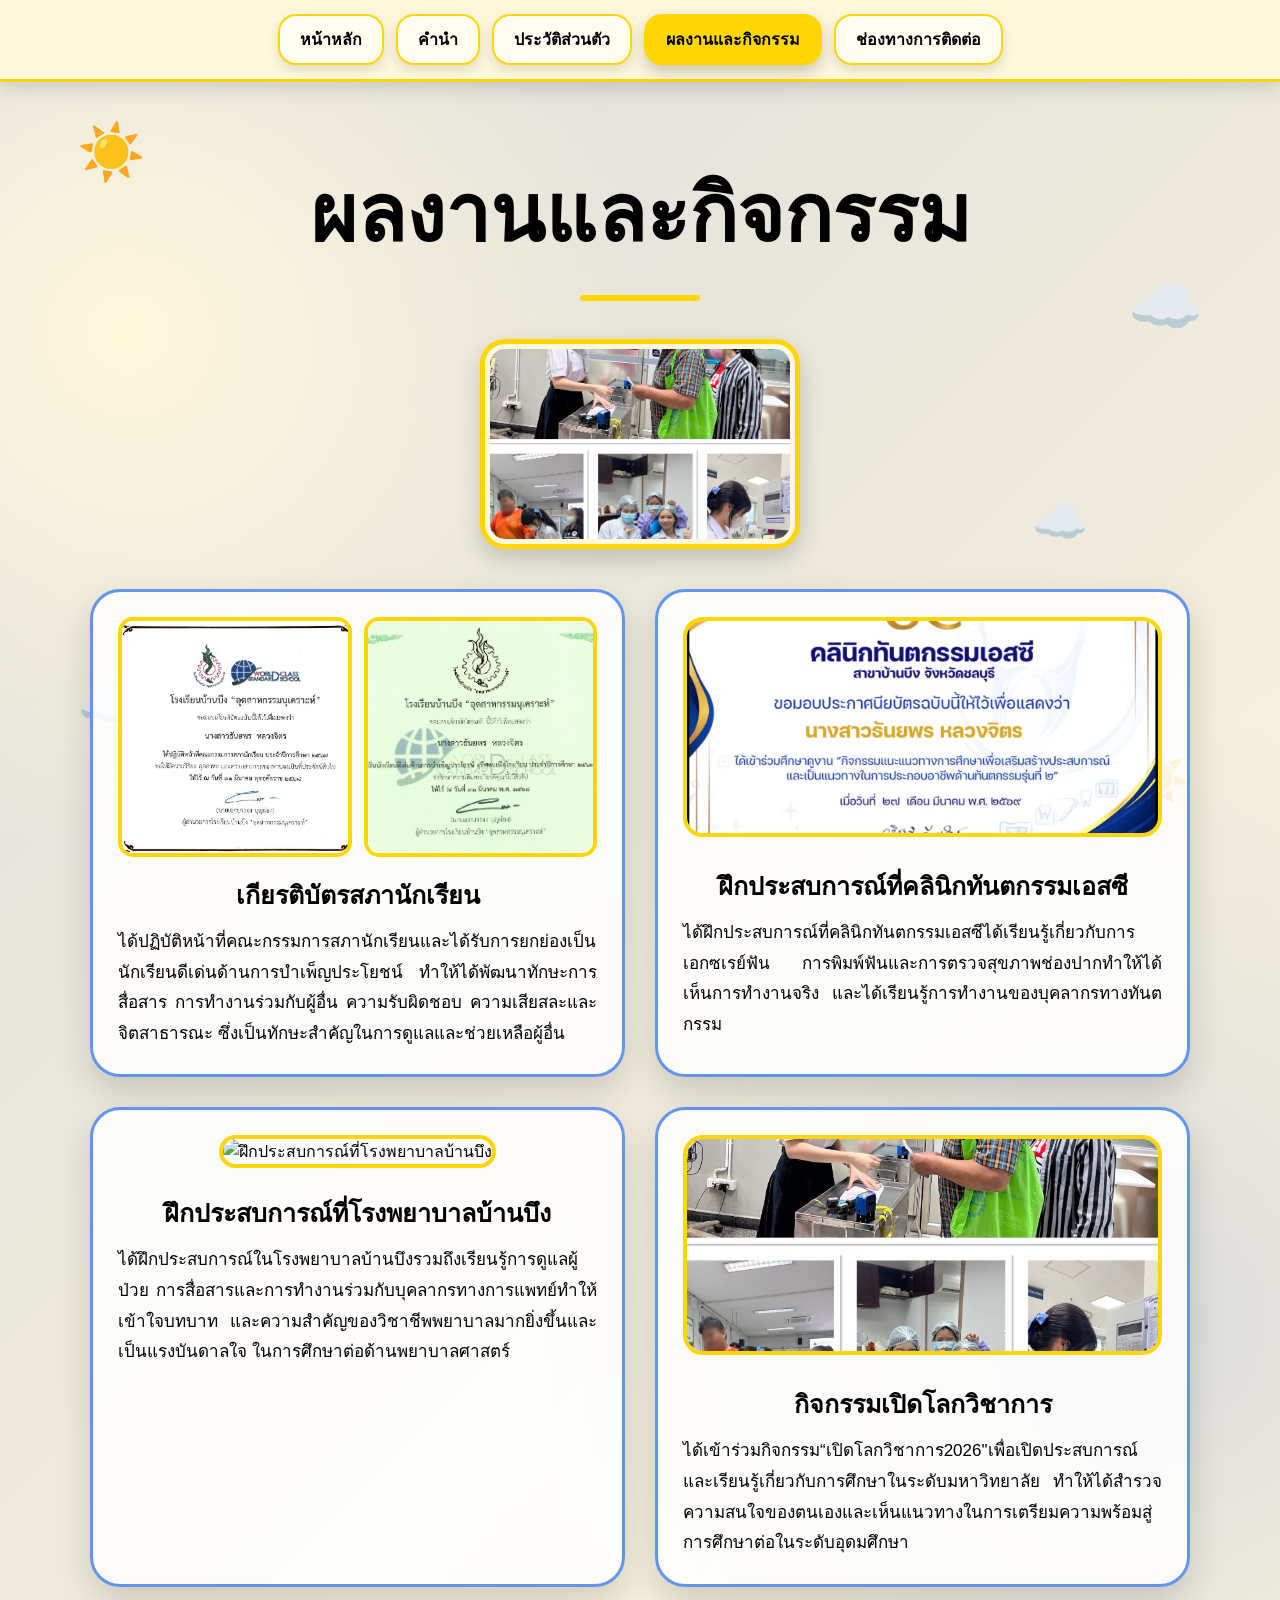
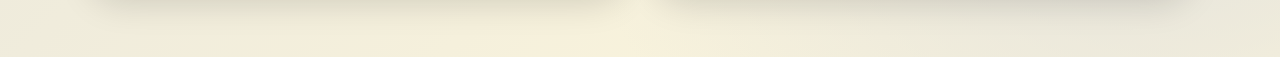
==== activities.html @ c1fa87dc "Update activities.html" ====
<!DOCTYPE html>
<html lang="th">

<head>

<meta charset="UTF-8">

<meta name="viewport"
content="width=device-width, initial-scale=1.0">

<title>ผลงานและกิจกรรม | Portfolio</title>

<style>

*{
    margin:0;
    padding:0;
    box-sizing:border-box;
}

html,body{
    width:100%;
    min-height:100%;
}

body{
    font-family:"Trebuchet MS","Tahoma",sans-serif;
    color:#000000;
    min-height:100vh;
    overflow-x:hidden;

    background:
    radial-gradient(circle at 10% 20%,#FFF8DC,transparent 30%),
    radial-gradient(circle at 90% 80%,#DCDCDC,transparent 35%),
    linear-gradient(135deg,#DCDCDC,#FFF8DC);
}


/* =========================
   MENU
   เหมือนหน้าคำนำ
========================= */

nav{
    position:fixed;
    top:0;
    left:0;
    width:100%;
    z-index:1000;

    padding:14px 20px;

    background:rgba(255,248,220,0.96);

    border-bottom:3px solid #FFD700;

    box-shadow:
    0 5px 20px rgba(0,0,0,0.15);
}

.menu{
    display:flex;

    justify-content:center;

    align-items:center;

    flex-wrap:wrap;

    gap:12px;
}


/* ปุ่ม */

.menu a{

    color:#000000;

    font-family:"Trebuchet MS","Tahoma",sans-serif;

    font-weight:bold;

    font-size:16px;

    padding:11px 20px;

    background:#FFFDF2;

    border:2px solid #FFD700;

    border-radius:18px;

    cursor:pointer;

    box-shadow:
    0 5px 12px rgba(0,0,0,0.12);

    transition:0.3s ease;

    text-decoration:none;

    display:inline-block;
}


/* hover */

.menu a:hover{

    background:#FFD700;

    transform:translateY(-4px);

    box-shadow:
    0 9px 18px rgba(0,0,0,0.20);
}


/* หน้าที่กำลังเปิด */

.menu a.active{

    background:#FFD700;

    color:#000000;

    box-shadow:
    0 7px 16px rgba(0,0,0,0.20);
}


/* =========================
   ของตกแต่ง
========================= */

.sun{

    position:fixed;

    font-size:55px;

    pointer-events:none;

    z-index:1;

    animation:
    float 6s ease-in-out infinite;
}

.sun1{
    top:120px;
    left:6%;
}

.sun2{
    bottom:10%;
    right:7%;
    animation-delay:2s;
}

.cloud{

    position:fixed;

    font-size:60px;

    pointer-events:none;

    z-index:1;

    animation:
    cloud 8s ease-in-out infinite;
}

.cloud1{
    top:30%;
    right:6%;
}

.cloud2{
    bottom:18%;
    left:6%;
    animation-delay:2s;
}

.cloud3{
    top:55%;
    right:15%;
    font-size:45px;
    animation-delay:4s;
}

@keyframes float{

    0%,100%{
        transform:translateY(0);
    }

    50%{
        transform:translateY(-25px);
    }
}

@keyframes cloud{

    0%,100%{
        transform:translateX(0);
    }

    50%{
        transform:
        translateX(30px)
        translateY(-15px);
    }
}


/* =========================
   PAGE
========================= */

.page{

    min-height:100vh;

    padding:
    150px 25px 70px;

    display:flex;

    flex-direction:column;

    align-items:center;

    position:relative;

    z-index:2;
}


/* =========================
   TITLE
========================= */

.page-title{

    font-size:
    clamp(45px,7vw,80px);

    text-align:center;

    margin-bottom:20px;
}

.page-title::after{

    content:"";

    display:block;

    width:120px;

    height:6px;

    background:#FFD700;

    border-radius:20px;

    margin:18px auto;
}


/* =========================
   รูปใต้หัวข้อ
========================= */

.activities-image{

    width:320px;

    height:210px;

    object-fit:cover;

    border:5px solid #FFD700;

    border-radius:25px;

    padding:5px;

    background:#FFF8DC;

    box-shadow:
    0 10px 25px rgba(0,0,0,0.18);

    margin-bottom:40px;

    transition:0.3s ease;
}

.activities-image:hover{

    transform:
    translateY(-5px)
    scale(1.02);

    box-shadow:
    0 15px 30px rgba(0,0,0,0.22);
}


/* =========================
   ACTIVITIES
========================= */

.activities{

    width:min(1100px,95%);

    display:grid;

    grid-template-columns:1fr 1fr;

    gap:30px;
}


/* =========================
   CARD
========================= */

.card{

    background:
    rgba(255,255,255,0.84);

    border:3px solid #6495ED;

    border-radius:30px;

    padding:25px;

    box-shadow:
    0 15px 35px rgba(0,0,0,0.15);

    transition:0.3s;

    text-align:center;
}

.card:hover{

    transform:
    translateY(-7px);

    box-shadow:
    0 20px 40px rgba(0,0,0,0.2);
}


/* =========================
   เกียรติบัตร 2 ใบ
========================= */

.certificate-images{

    display:grid;

    grid-template-columns:1fr 1fr;

    gap:12px;

    margin-bottom:18px;
}

.certificate-images img{

    width:100%;

    height:240px;

    object-fit:cover;

    border-radius:15px;

    border:4px solid #FFD700;

    background:#FFF8DC;
}


/* =========================
   รูปกิจกรรมทั่วไป
========================= */

.card > img{

    width:100%;

    height:220px;

    object-fit:cover;

    border-radius:20px;

    border:4px solid #FFD700;

    margin-bottom:15px;
}


/* =========================
   TEXT
========================= */

.card h2{

    font-size:25px;

    margin:
    10px 0 12px;
}

.card p{

    font-size:17px;

    line-height:1.8;

    text-align:justify;
}


/* =========================
   MOBILE
========================= */

@media(max-width:700px){

    nav{

        padding:
        10px 8px;
    }

    .menu{

        gap:6px;
    }

    .menu a{

        font-size:11px;

        padding:
        8px 11px;

        border-radius:13px;
    }

    .page{

        padding:
        145px 15px 50px;
    }

    .page-title{

        font-size:42px;
    }

    .activities-image{

        width:90%;

        max-width:300px;

        height:auto;

        aspect-ratio:3/2;

        margin-bottom:30px;
    }

    .activities{

        grid-template-columns:1fr;
    }

    .card{

        padding:18px;
    }

    .card p{

        font-size:15px;
    }

    .certificate-images img{

        height:170px;
    }

}

</style>

</head>


<body>


<!-- =========================
     MENU
========================= -->

<nav>

<div class="menu">

<a href="index.html">
หน้าหลัก
</a>

<a href="preface.html">
คำนำ
</a>

<a href="personal.html">
ประวัติส่วนตัว
</a>

<a href="activities.html"
class="active">
ผลงานและกิจกรรม
</a>

<a href="contact.html">
ช่องทางการติดต่อ
</a>

</div>

</nav>


<!-- =========================
     ของตกแต่ง
========================= -->

<div class="sun sun1">
☀️
</div>

<div class="sun sun2">
☀️
</div>

<div class="cloud cloud1">
☁️
</div>

<div class="cloud cloud2">
☁️
</div>

<div class="cloud cloud3">
☁️
</div>


<!-- =========================
     PAGE
========================= -->

<main class="page">


<h1 class="page-title">
ผลงานและกิจกรรม
</h1>


<!-- รูปใต้หัวข้อ -->

<img
src="IMG_1091.jpeg"
alt="รูปผลงานและกิจกรรม"
class="activities-image">


<div class="activities">


<!-- =========================
     กิจกรรมที่ 1
========================= -->

<div class="card">


<div class="certificate-images">

<img
src="IMG_1088.jpeg"
alt="เกียรติบัตรใบที่ 1">

<img
src="IMG_1089.jpeg"
alt="เกียรติบัตรใบที่ 2">

</div>


<h2>
เกียรติบัตรสภานักเรียน
</h2>


<p>

ได้ปฏิบัติหน้าที่คณะกรรมการสภานักเรียนและได้รับการยกย่องเป็นนักเรียนดีเด่นด้านการบำเพ็ญประโยชน์
ทำให้ได้พัฒนาทักษะการสื่อสาร การทำงานร่วมกับผู้อื่น ความรับผิดชอบ ความเสียสละและจิตสาธารณะ
ซึ่งเป็นทักษะสำคัญในการดูแลและช่วยเหลือผู้อื่น

</p>


</div>


<!-- =========================
     กิจกรรมที่ 2
========================= -->

<div class="card">


<img
src="IMG_1030.jpeg"
alt="ฝึกประสบการณ์ที่คลินิกทันตกรรม">


<h2>
ฝึกประสบการณ์ที่คลินิกทันตกรรมเอสซี
</h2>


<p>

ได้ฝึกประสบการณ์ที่คลินิกทันตกรรมเอสซีได้เรียนรู้เกี่ยวกับการเอกซเรย์ฟัน
การพิมพ์ฟันและการตรวจสุขภาพช่องปากทำให้ได้เห็นการทำงานจริง
และได้เรียนรู้การทำงานของบุคลากรทางทันตกรรม

</p>


</div>


<!-- =========================
     กิจกรรมที่ 3
========================= -->

<div class="card">


<img
src="images/activity2.jpg"
alt="ฝึกประสบการณ์ที่โรงพยาบาลบ้านบึง">


<h2>
ฝึกประสบการณ์ที่โรงพยาบาลบ้านบึง
</h2>


<p>

ได้ฝึกประสบการณ์ในโรงพยาบาลบ้านบึงรวมถึงเรียนรู้การดูแลผู้ป่วย 
การสื่อสารและการทำงานร่วมกับบุคลากรทางการแพทย์ทำให้เข้าใจบทบาท
และความสำคัญของวิชาชีพพยาบาลมากยิ่งขึ้นและเป็นแรงบันดาลใจ
ในการศึกษาต่อด้านพยาบาลศาสตร์

</p>


</div>


<!-- =========================
     กิจกรรมที่ 4
========================= -->

<div class="card">


<img
src="IMG_1091.jpeg"
alt="กิจกรรมเปิดโลกวิชาการ">


<h2>
กิจกรรมเปิดโลกวิชาการ
</h2>


<p>

ได้เข้าร่วมกิจกรรม“เปิดโลกวิชาการ2026"เพื่อเปิดประสบการณ์และเรียนรู้เกี่ยวกับการศึกษาในระดับมหาวิทยาลัย
ทำให้ได้สำรวจความสนใจของตนเองและเห็นแนวทางในการเตรียมความพร้อมสู่การศึกษาต่อในระดับอุดมศึกษา

</p>


</div>


</div>


</main>


</body>

</html>
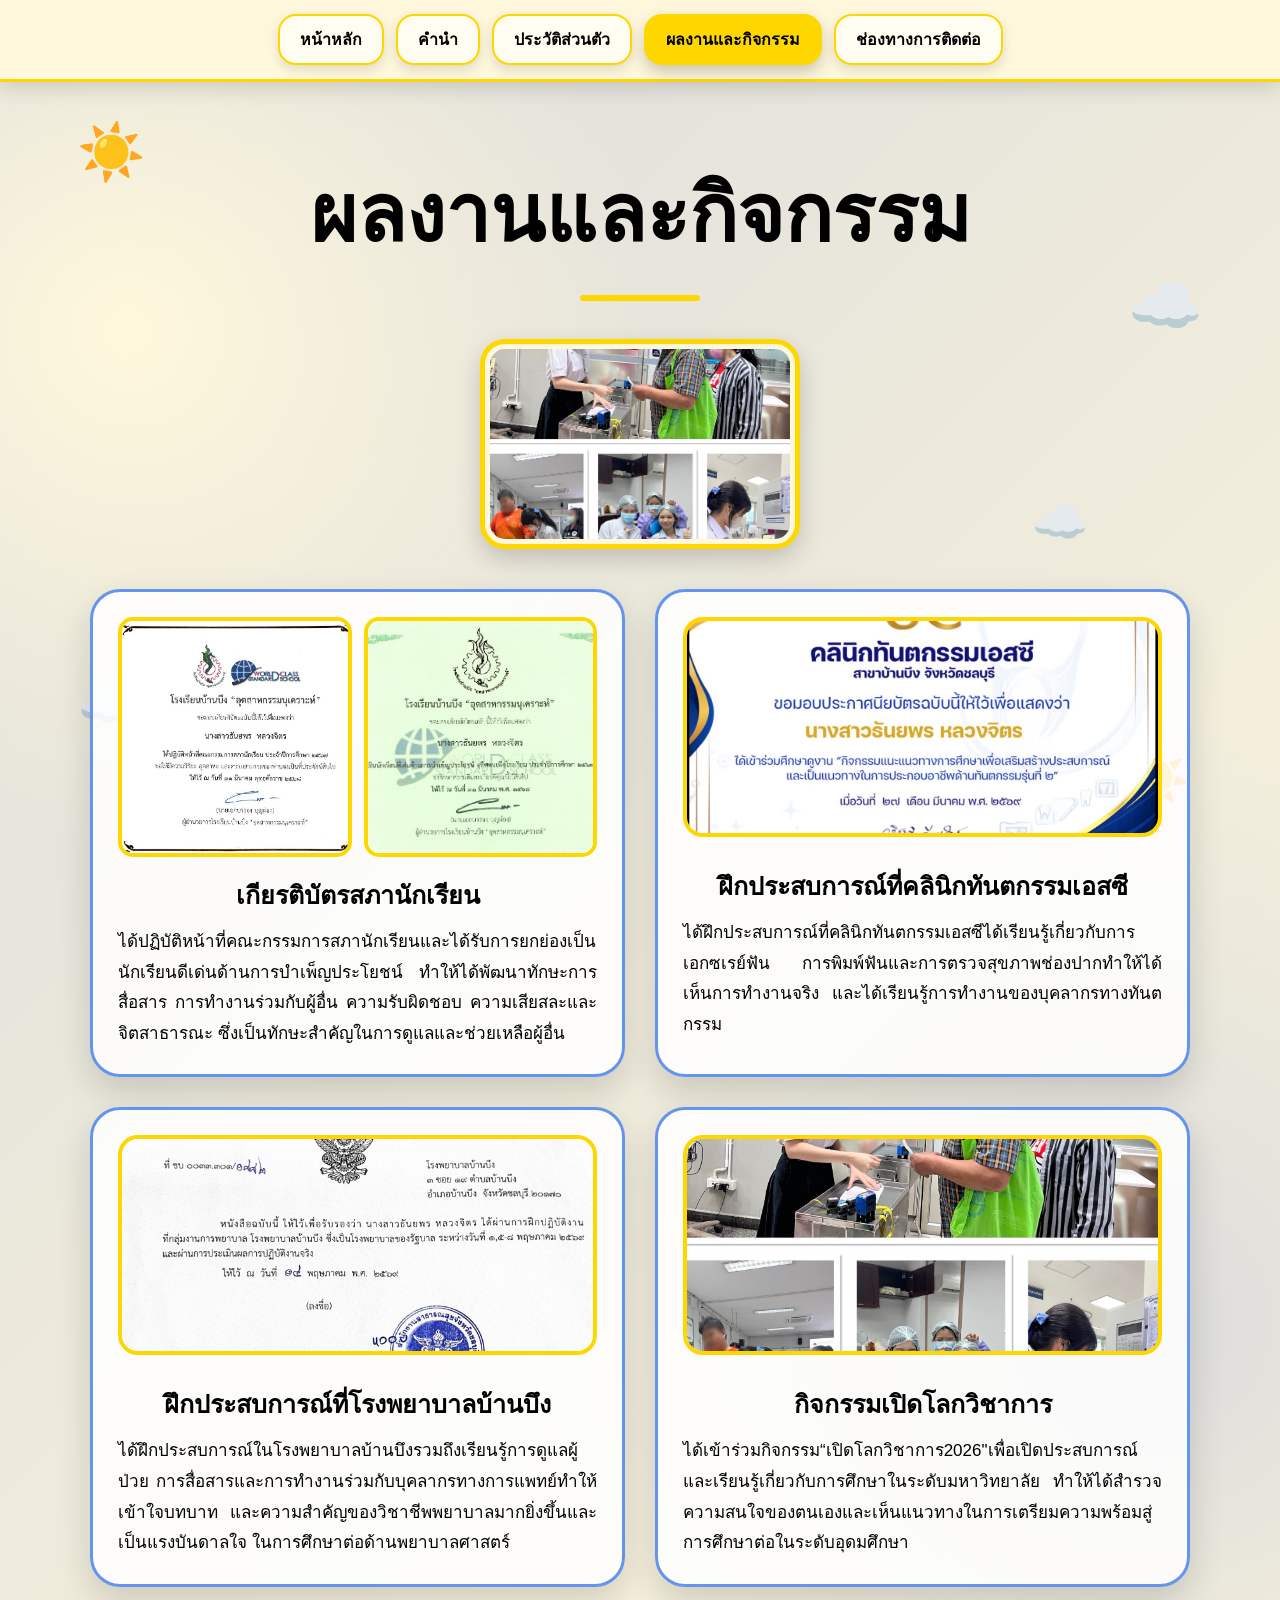
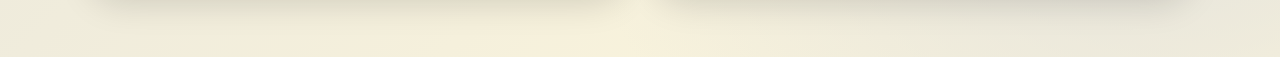
==== commit 43c6dde7: "Update activities.html" ====
--- a/activities.html
+++ b/activities.html
@@ -669,7 +669,7 @@
 
 
 <img
-src="images/activity2.jpg"
+src="IMG_1098.jpeg"
 alt="ฝึกประสบการณ์ที่โรงพยาบาลบ้านบึง">
 
 
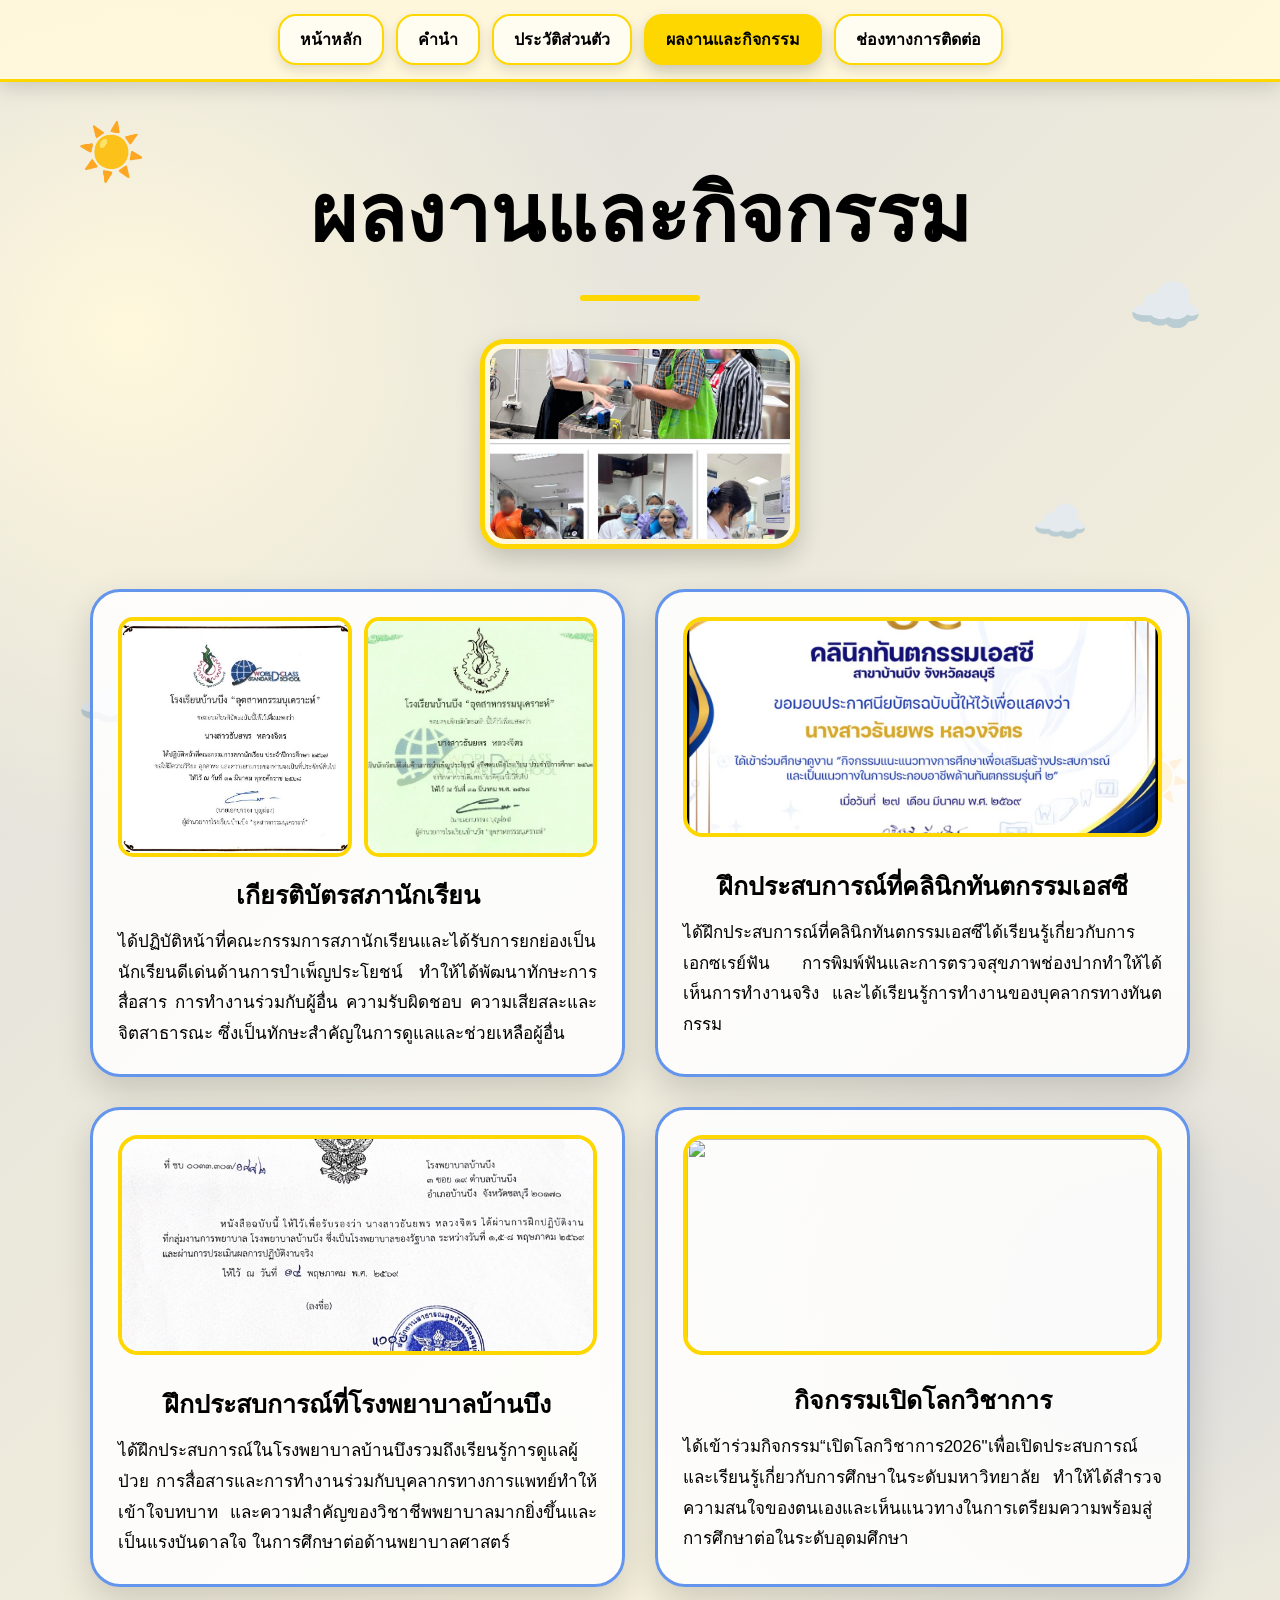
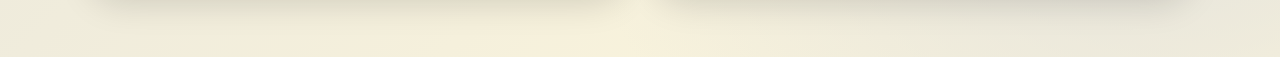
==== commit 77f46a4c: "Update activities.html" ====
--- a/activities.html
+++ b/activities.html
@@ -699,7 +699,7 @@
 
 
 <img
-src="IMG_1091.jpeg"
+src="IMG_0260.jpeg”
 alt="กิจกรรมเปิดโลกวิชาการ">
 
 
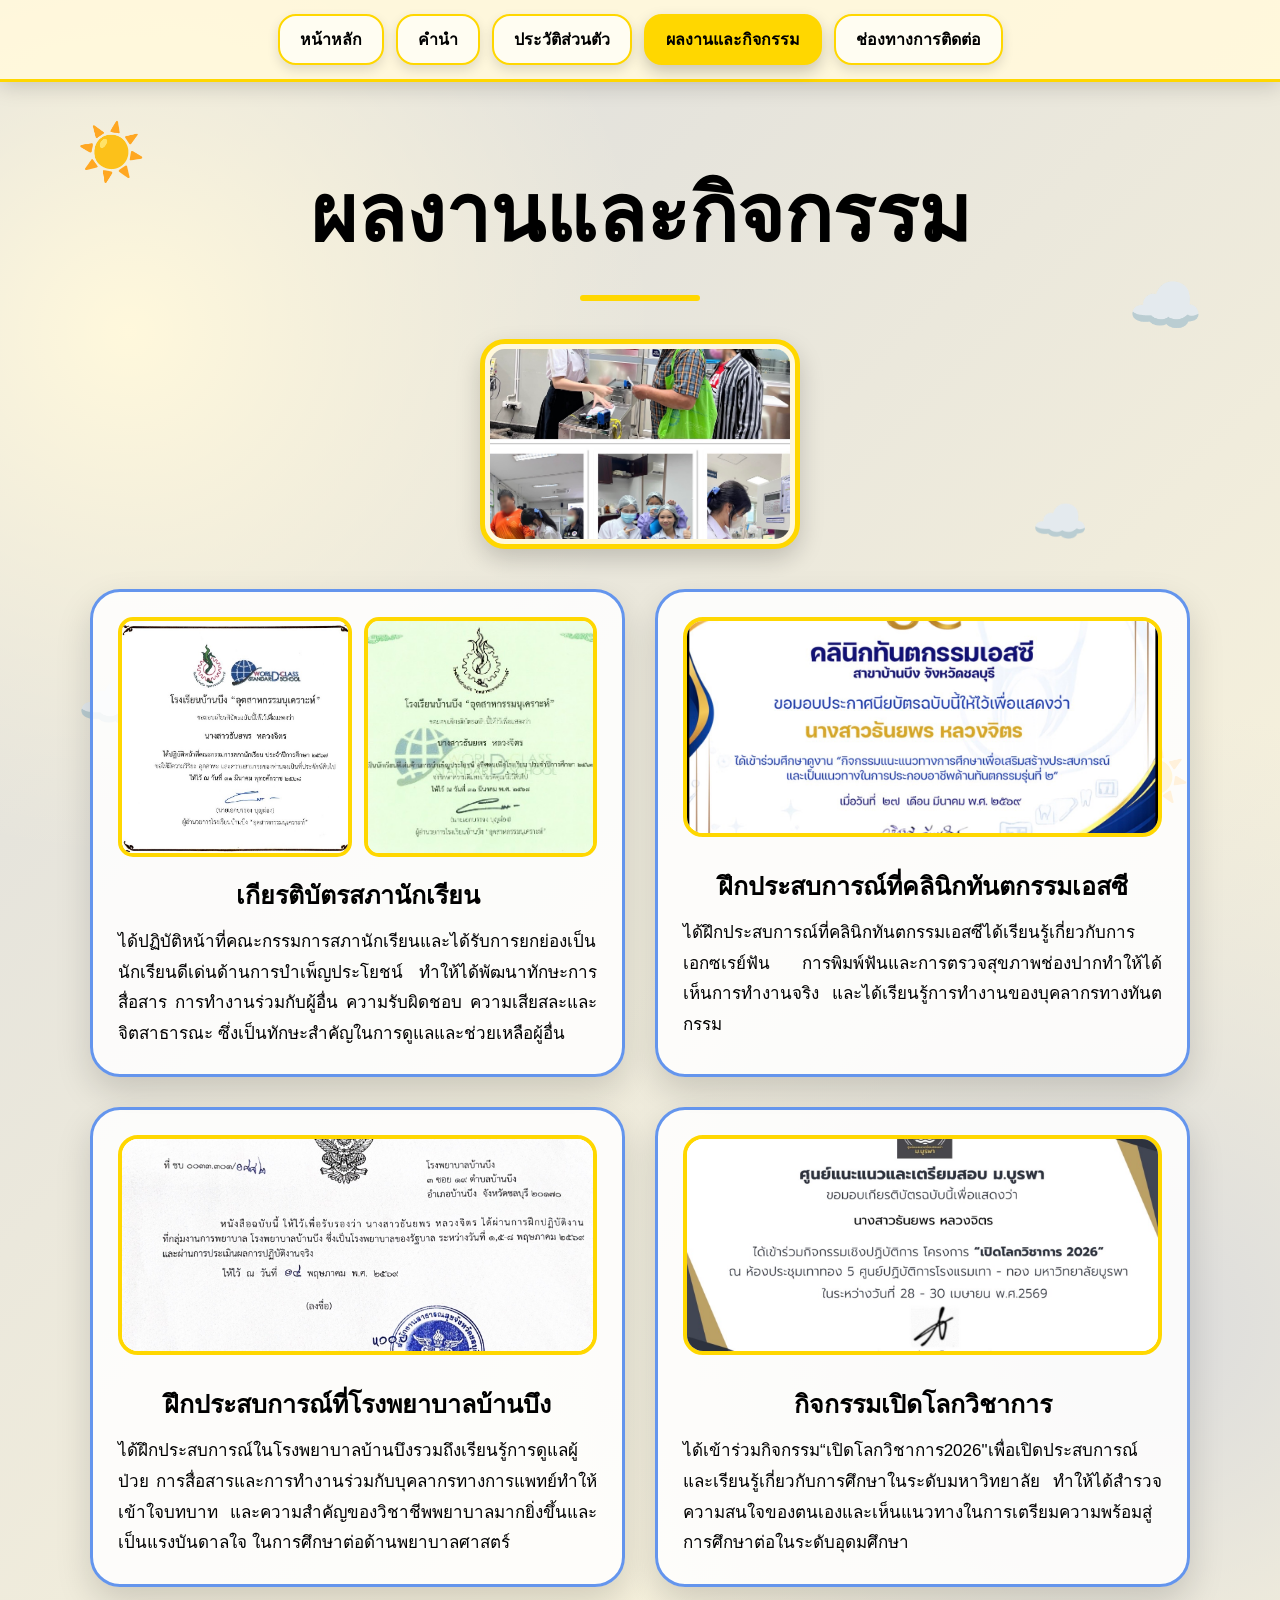
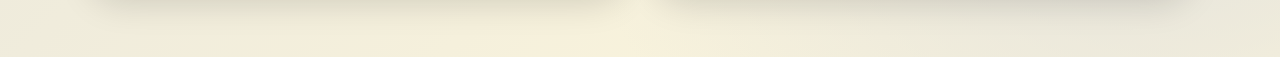
==== commit d3981c7e: "Update activities.html" ====
--- a/activities.html
+++ b/activities.html
@@ -699,7 +699,7 @@
 
 
 <img
-src="IMG_0260.jpeg”
+src="IMG_0260.jpeg"
 alt="กิจกรรมเปิดโลกวิชาการ">
 
 
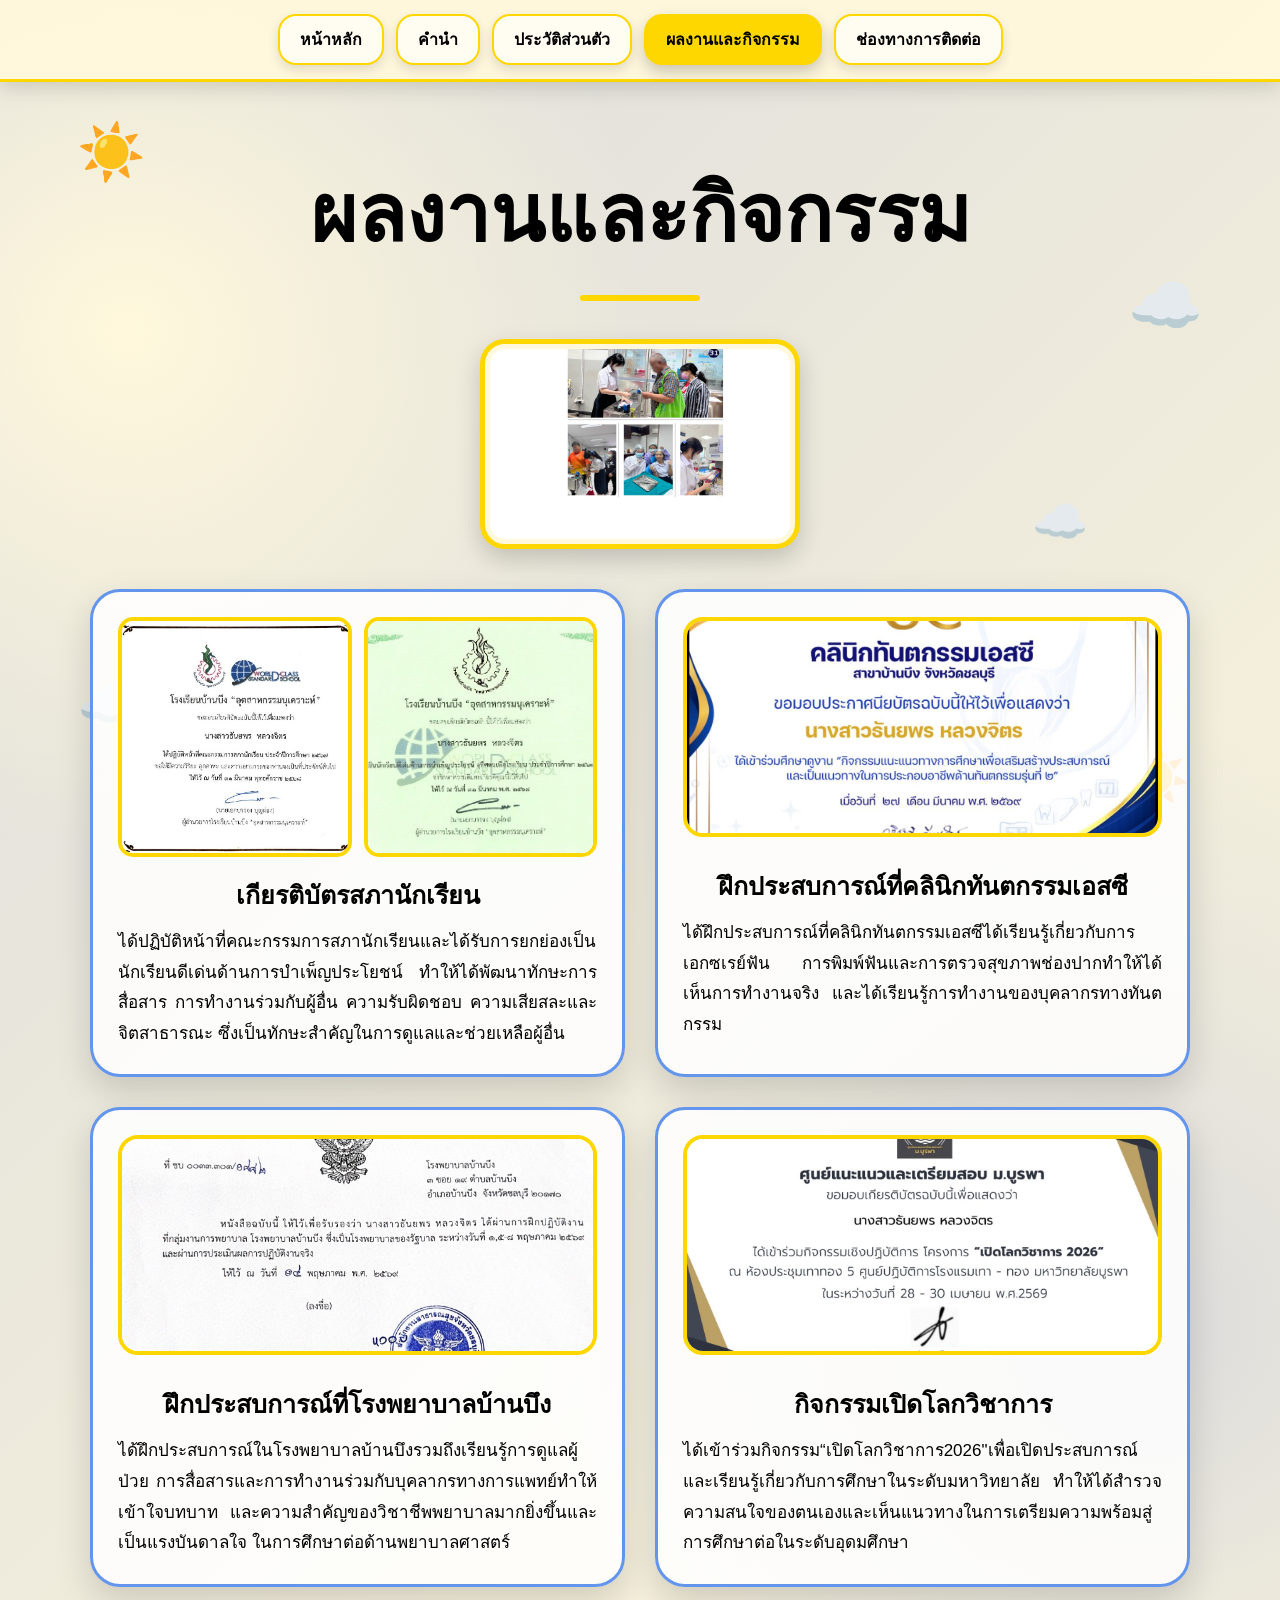
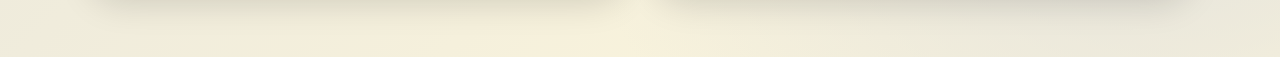
==== commit 118fe55e: "Update activities.html" ====
--- a/activities.html
+++ b/activities.html
@@ -587,7 +587,7 @@
 <!-- รูปใต้หัวข้อ -->
 
 <img
-src="IMG_1091.jpeg"
+src="รุปกิจกรรม-3.jpg"
 alt="รูปผลงานและกิจกรรม"
 class="activities-image">
 
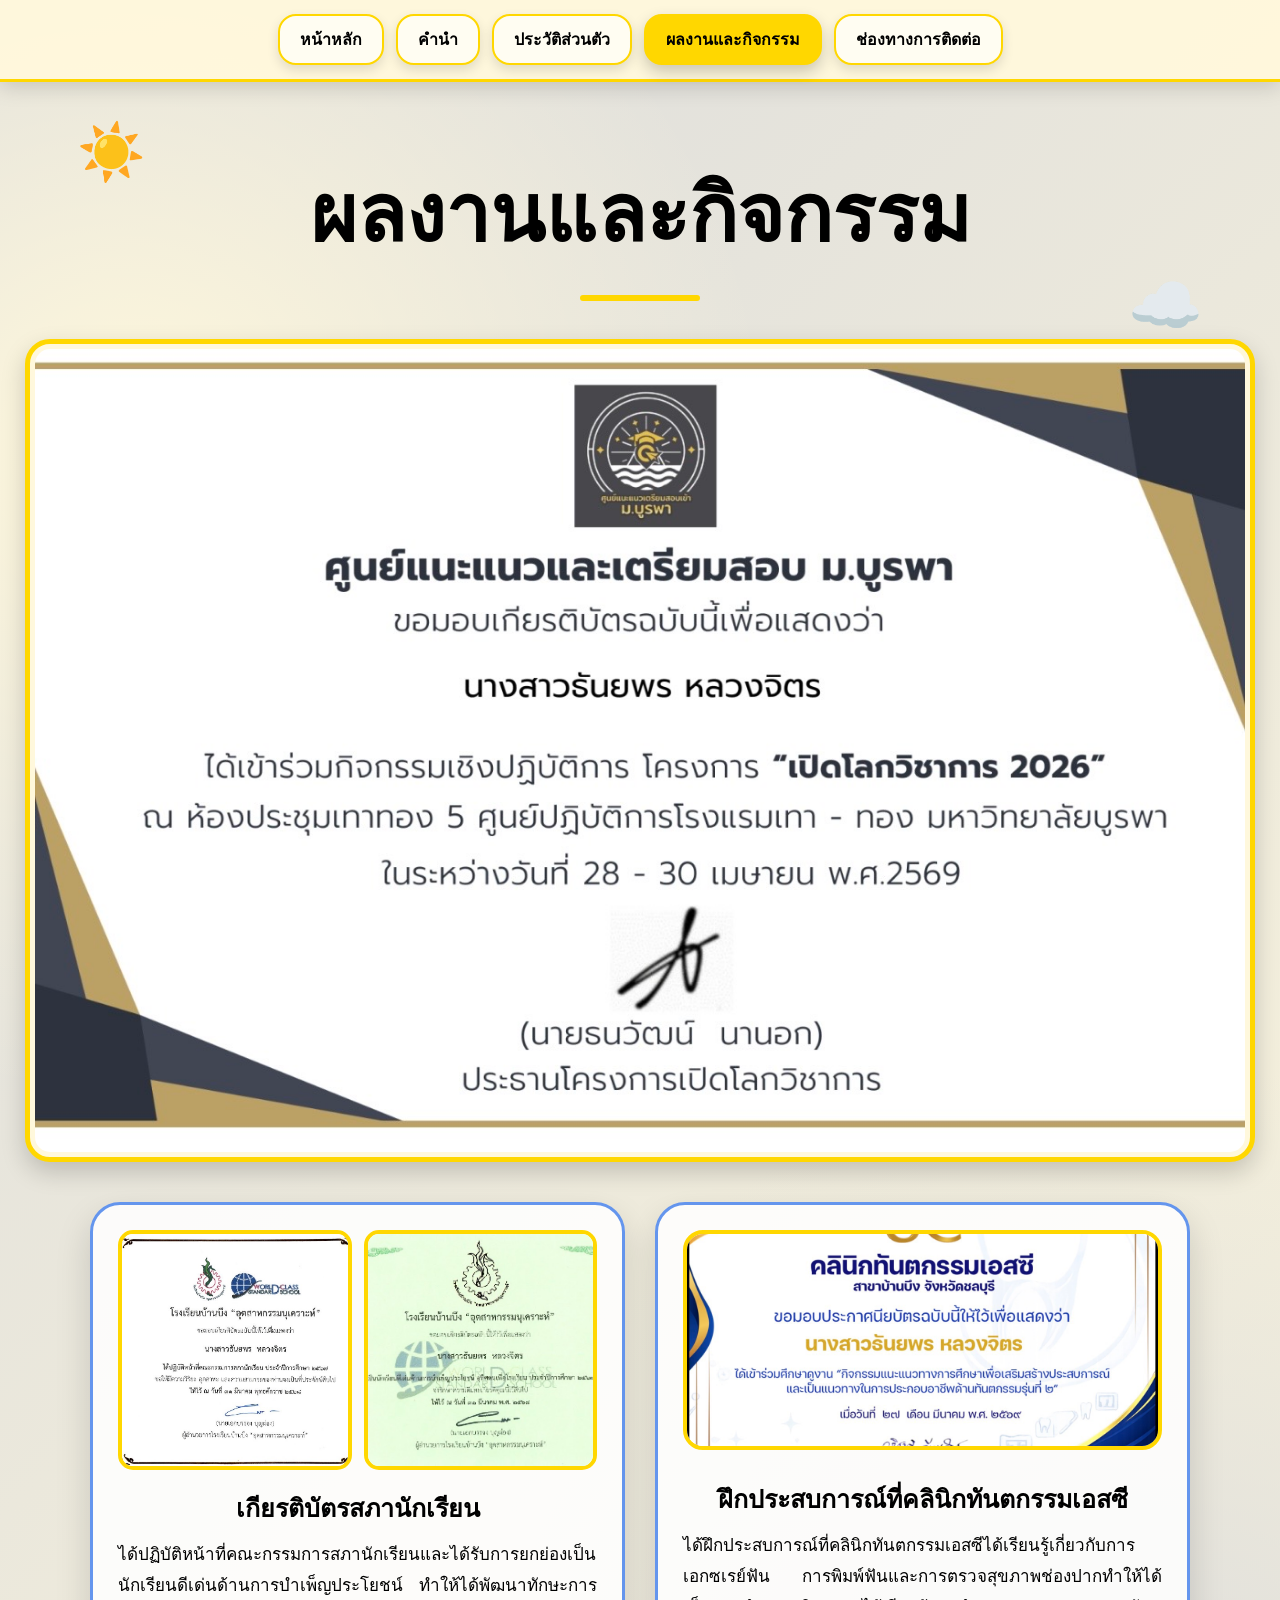
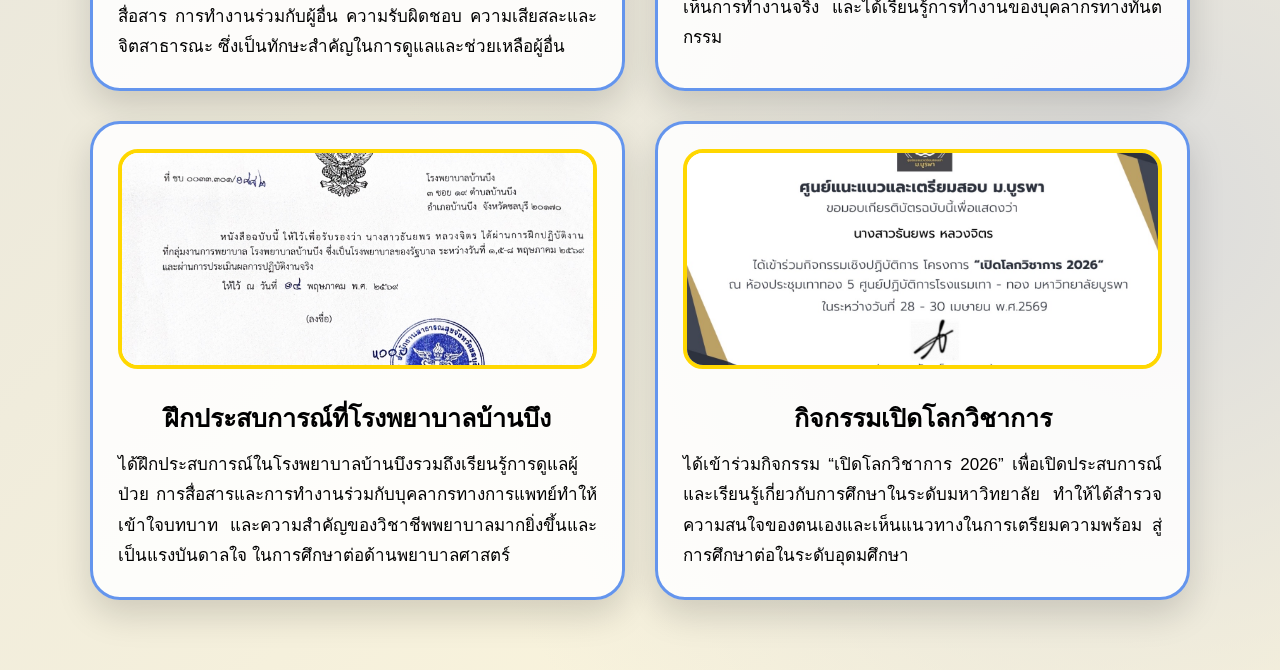
==== commit ba4c4393: "Update activities.html" ====
--- a/activities.html
+++ b/activities.html
@@ -38,7 +38,6 @@
 
 /* =========================
    MENU
-   เหมือนหน้าคำนำ
 ========================= */
 
 nav{
@@ -273,15 +272,16 @@
 
 /* =========================
    รูปใต้หัวข้อ
+   ใช้ขนาดตามรูปจริง
 ========================= */
 
 .activities-image{
 
-    width:320px;
-
-    height:210px;
-
-    object-fit:cover;
+    max-width:100%;
+
+    height:auto;
+
+    object-fit:contain;
 
     border:5px solid #FFD700;
 
@@ -468,19 +468,6 @@
     .page-title{
 
         font-size:42px;
-    }
-
-    .activities-image{
-
-        width:90%;
-
-        max-width:300px;
-
-        height:auto;
-
-        aspect-ratio:3/2;
-
-        margin-bottom:30px;
     }
 
     .activities{
@@ -587,7 +574,7 @@
 <!-- รูปใต้หัวข้อ -->
 
 <img
-src="รุปกิจกรรม-3.jpg"
+src="IMG_0260.jpeg"
 alt="รูปผลงานและกิจกรรม"
 class="activities-image">
 
@@ -601,7 +588,6 @@
 
 <div class="card">
 
-
 <div class="certificate-images">
 
 <img
@@ -628,7 +614,6 @@
 
 </p>
 
-
 </div>
 
 
@@ -638,7 +623,6 @@
 
 <div class="card">
 
-
 <img
 src="IMG_1030.jpeg"
 alt="ฝึกประสบการณ์ที่คลินิกทันตกรรม">
@@ -657,7 +641,6 @@
 
 </p>
 
-
 </div>
 
 
@@ -667,7 +650,6 @@
 
 <div class="card">
 
-
 <img
 src="IMG_1098.jpeg"
 alt="ฝึกประสบการณ์ที่โรงพยาบาลบ้านบึง">
@@ -680,14 +662,13 @@
 
 <p>
 
-ได้ฝึกประสบการณ์ในโรงพยาบาลบ้านบึงรวมถึงเรียนรู้การดูแลผู้ป่วย 
+ได้ฝึกประสบการณ์ในโรงพยาบาลบ้านบึงรวมถึงเรียนรู้การดูแลผู้ป่วย
 การสื่อสารและการทำงานร่วมกับบุคลากรทางการแพทย์ทำให้เข้าใจบทบาท
 และความสำคัญของวิชาชีพพยาบาลมากยิ่งขึ้นและเป็นแรงบันดาลใจ
 ในการศึกษาต่อด้านพยาบาลศาสตร์
 
 </p>
 
-
 </div>
 
 
@@ -697,7 +678,6 @@
 
 <div class="card">
 
-
 <img
 src="IMG_0260.jpeg"
 alt="กิจกรรมเปิดโลกวิชาการ">
@@ -710,12 +690,13 @@
 
 <p>
 
-ได้เข้าร่วมกิจกรรม“เปิดโลกวิชาการ2026"เพื่อเปิดประสบการณ์และเรียนรู้เกี่ยวกับการศึกษาในระดับมหาวิทยาลัย
-ทำให้ได้สำรวจความสนใจของตนเองและเห็นแนวทางในการเตรียมความพร้อมสู่การศึกษาต่อในระดับอุดมศึกษา
+ได้เข้าร่วมกิจกรรม “เปิดโลกวิชาการ 2026”
+เพื่อเปิดประสบการณ์และเรียนรู้เกี่ยวกับการศึกษาในระดับมหาวิทยาลัย
+ทำให้ได้สำรวจความสนใจของตนเองและเห็นแนวทางในการเตรียมความพร้อม
+สู่การศึกษาต่อในระดับอุดมศึกษา
 
 </p>
 
-
 </div>
 
 
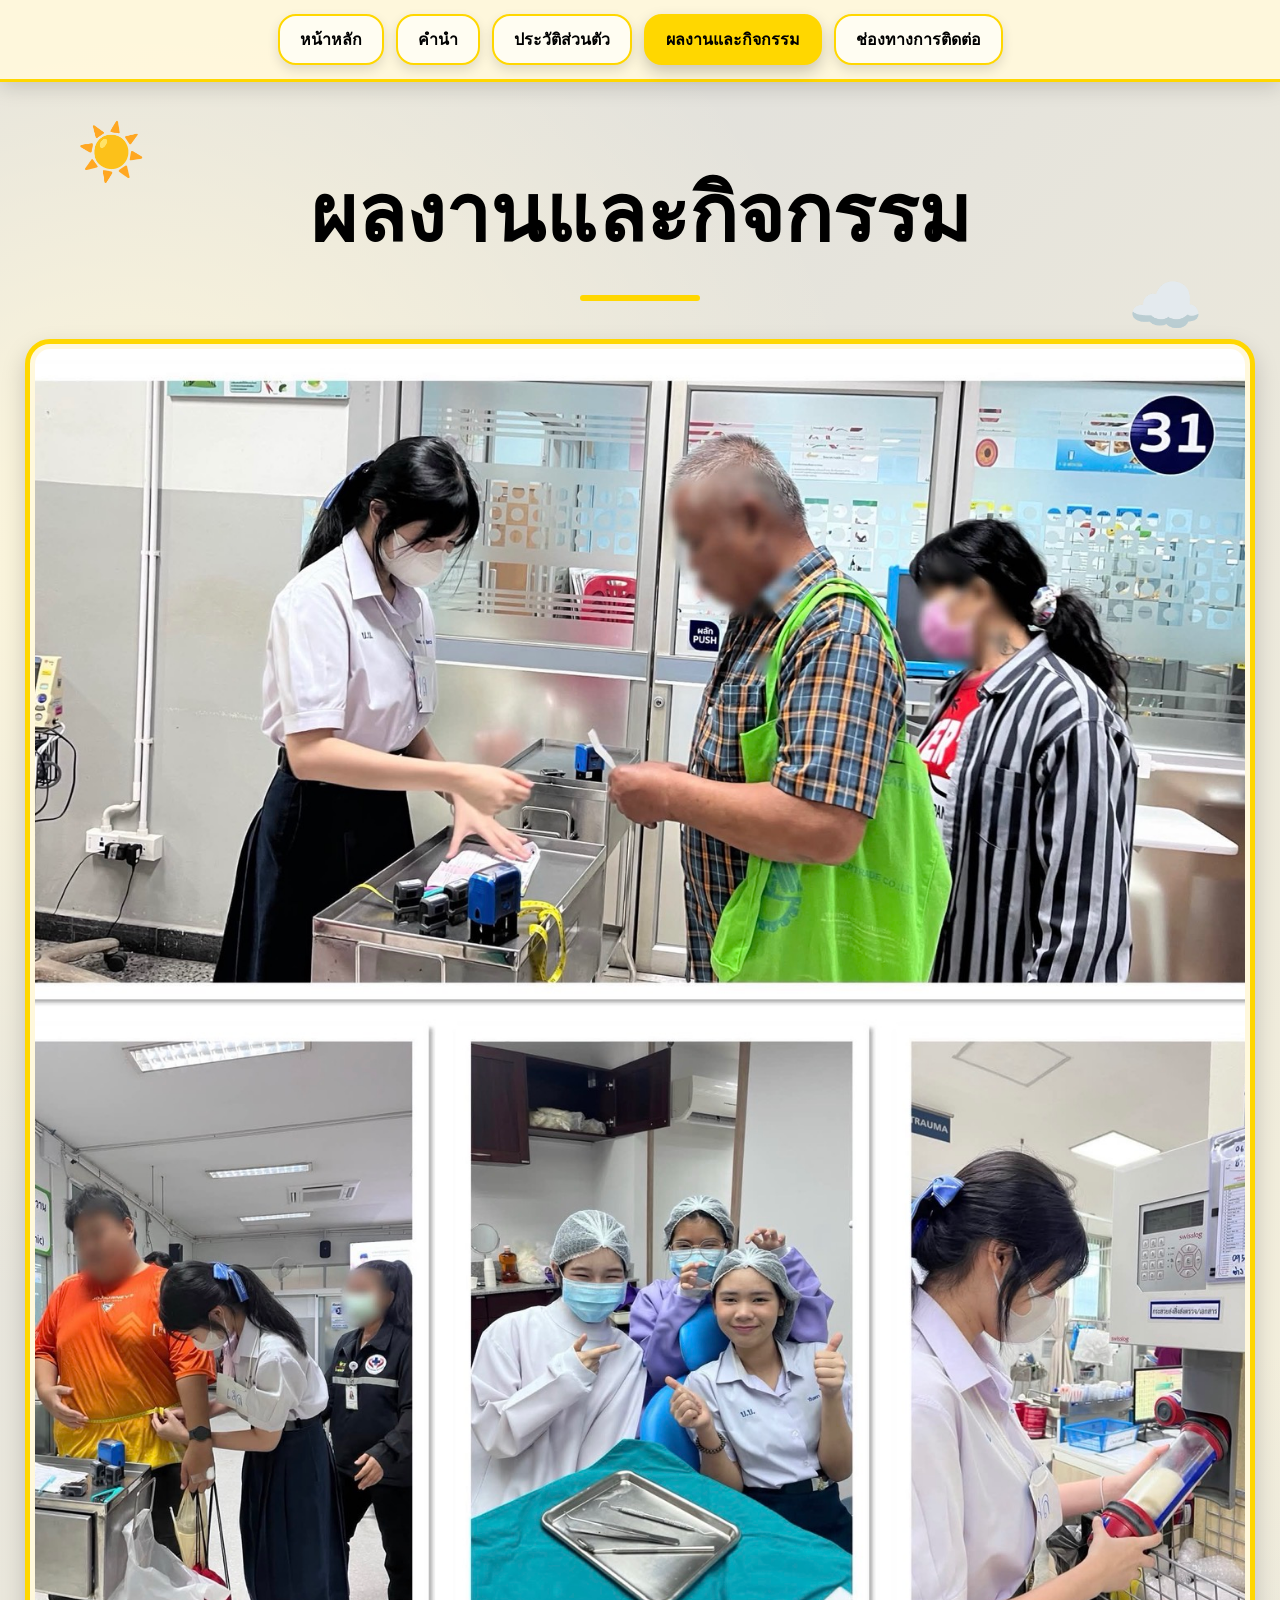
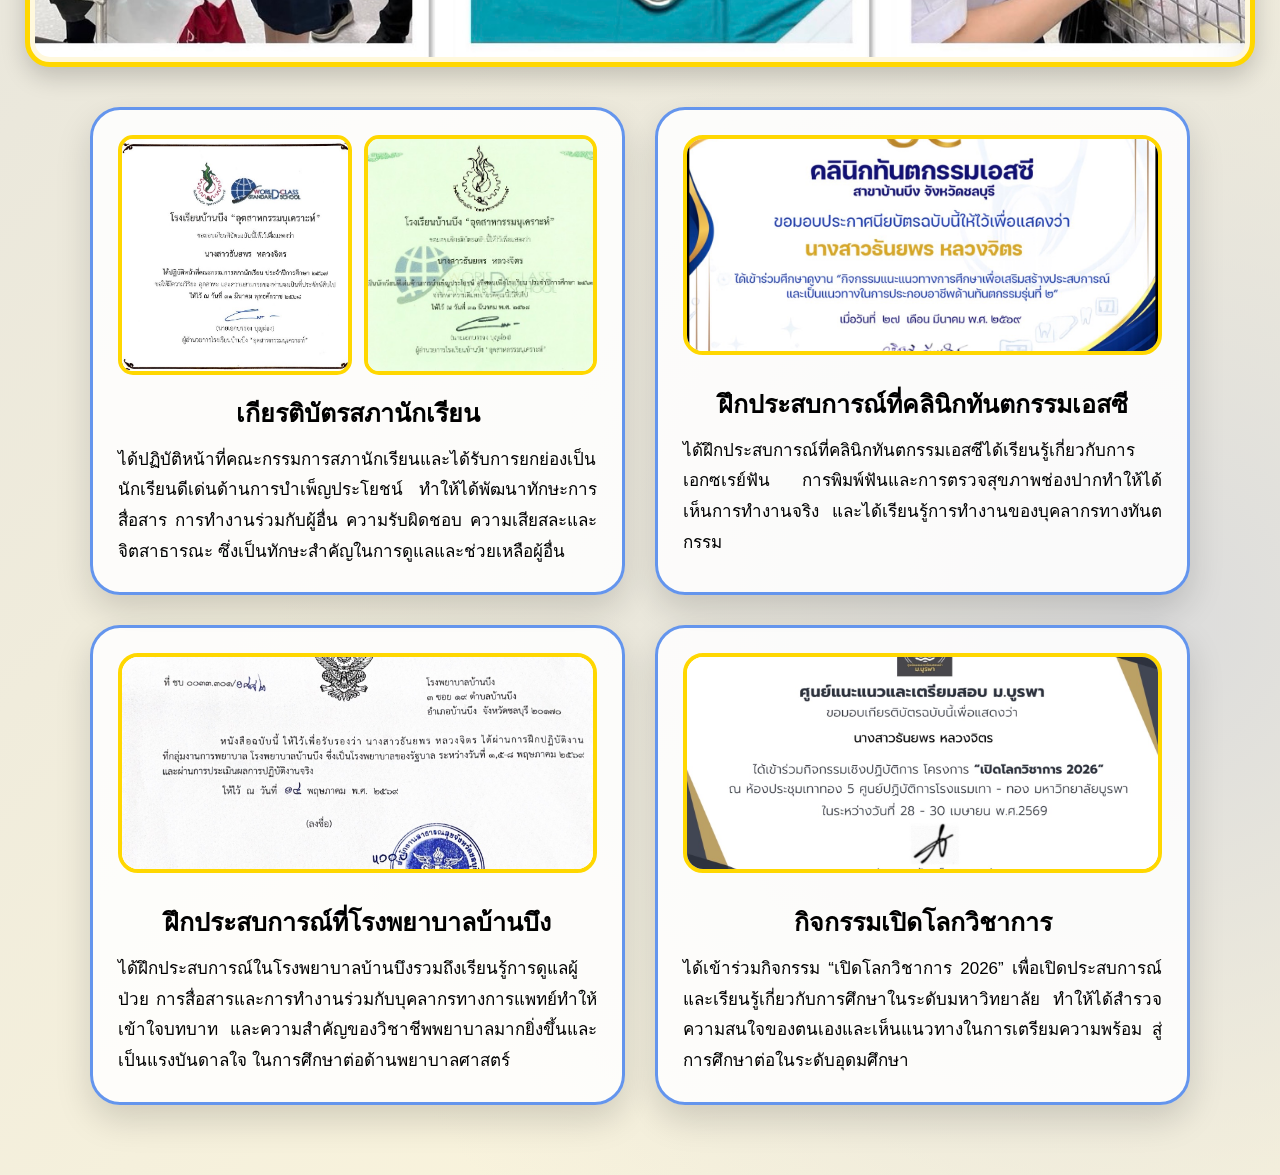
==== commit 6a89a2f9: "Update activities.html" ====
--- a/activities.html
+++ b/activities.html
@@ -574,7 +574,7 @@
 <!-- รูปใต้หัวข้อ -->
 
 <img
-src="IMG_0260.jpeg"
+src="IMG_1091.jpeg"
 alt="รูปผลงานและกิจกรรม"
 class="activities-image">
 
